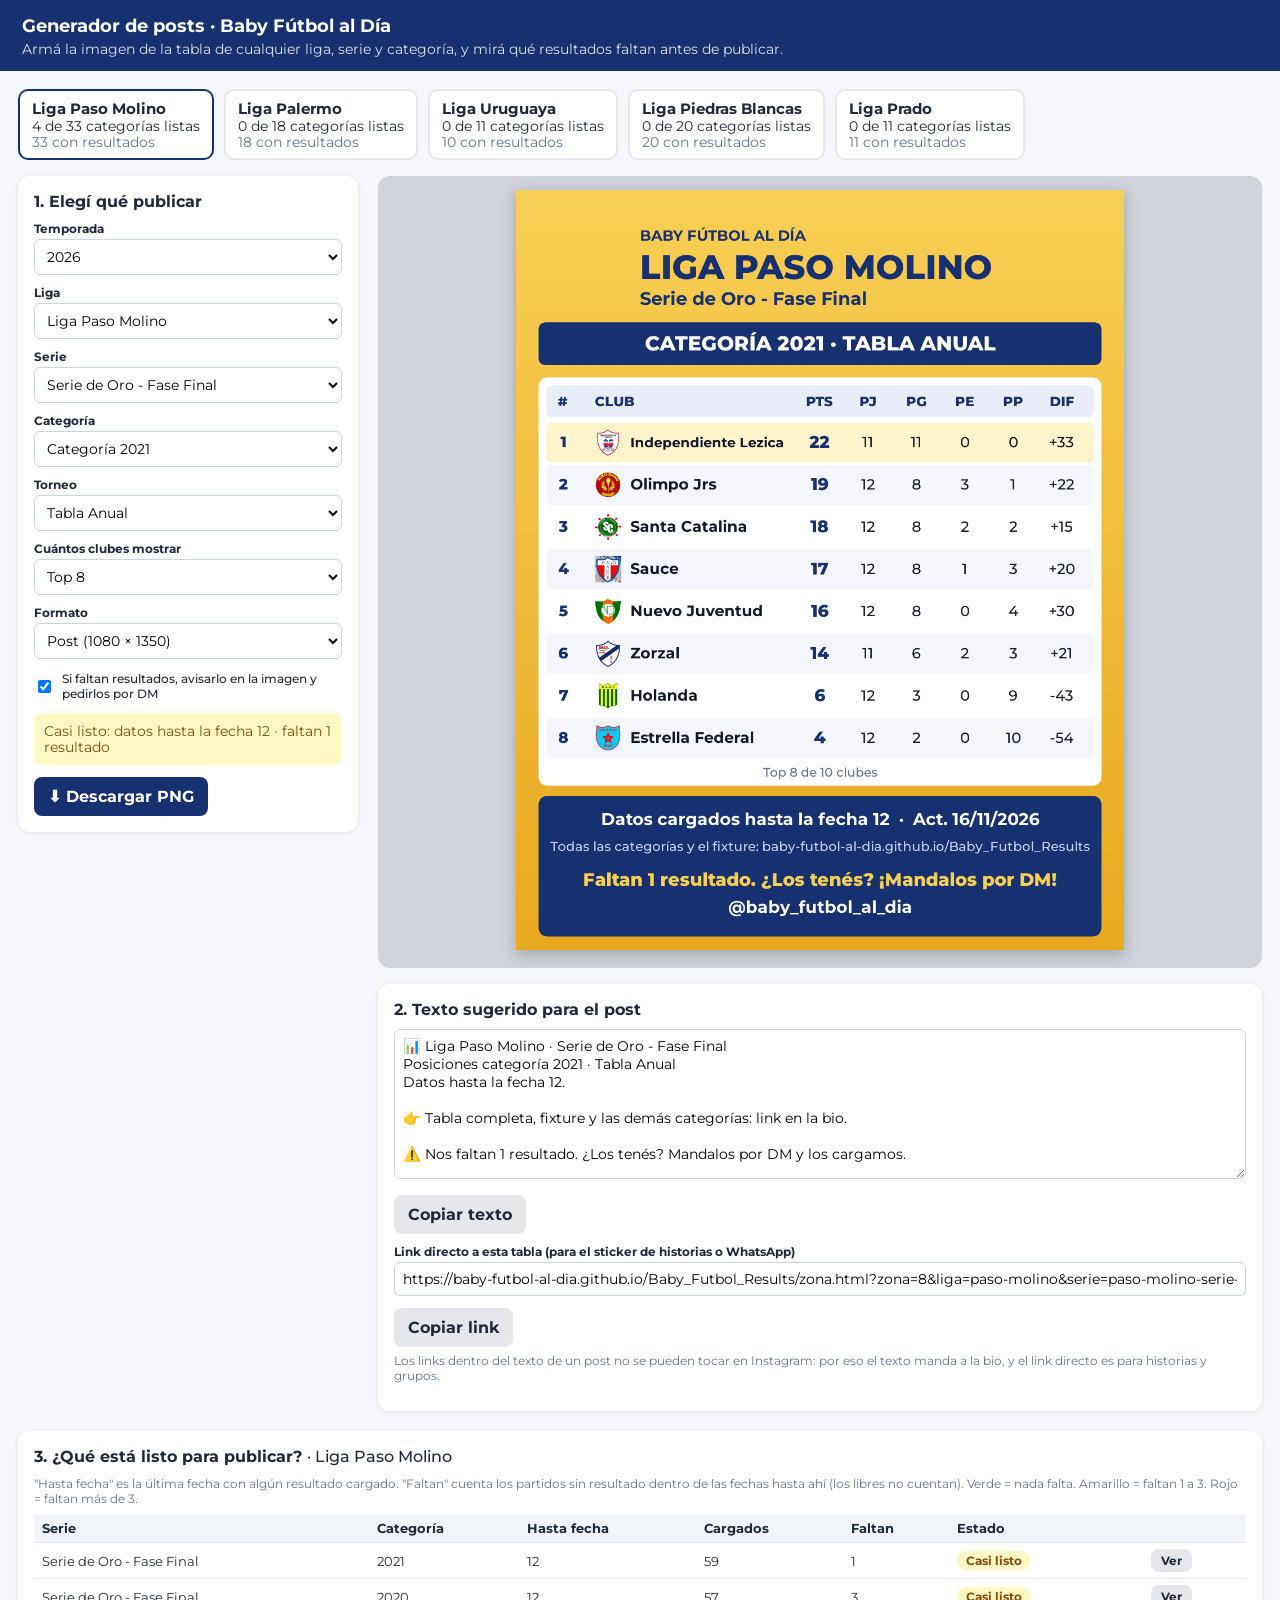
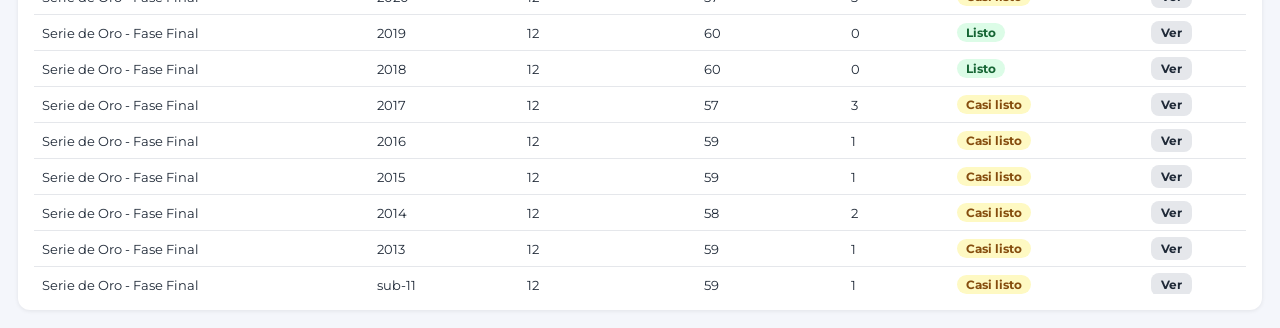
==== generador.html @ 185a8716 "pequeñas actualñizaciones liga palermo" ====
<!doctype html>
<html lang="es">
<head>
<meta charset="UTF-8" />
<meta name="viewport" content="width=device-width, initial-scale=1.0" />
<meta name="robots" content="noindex" />
<title>Generador de posts - Baby Fútbol al Día</title>
<link rel="preconnect" href="https://fonts.googleapis.com">
<link href="https://fonts.googleapis.com/css2?family=Montserrat:wght@500;700;800&display=swap" rel="stylesheet">
<style>
  :root { --navy:#17306f; --gold:#f8cf55; --bg:#f4f6fb; --ink:#1f2937; }
  * { box-sizing: border-box; }
  body { margin:0; font-family: Montserrat, Arial, sans-serif; background:var(--bg); color:var(--ink); }
  header { background:var(--navy); color:#fff; padding:14px 22px; }
  header h1 { margin:0; font-size:1.15rem; }
  header p { margin:4px 0 0; font-size:.85rem; opacity:.85; }
  main { max-width:1280px; margin:0 auto; padding:18px; }
  .aviso-file { background:#fee2e2; border:1px solid #fca5a5; color:#991b1b; padding:10px 14px; border-radius:8px; margin-bottom:14px; display:none; }
  .resumen { display:flex; flex-wrap:wrap; gap:10px; margin-bottom:16px; }
  .chip { background:#fff; border:2px solid #e5e7eb; border-radius:10px; padding:8px 12px; cursor:pointer; font-size:.85rem; }
  .chip.sel { border-color:var(--navy); }
  .chip b { display:block; font-size:.95rem; }
  .grid { display:grid; grid-template-columns: 340px 1fr; gap:20px; align-items:start; }
  @media (max-width: 900px) { .grid { grid-template-columns: 1fr; } }
  .panel { background:#fff; border-radius:12px; padding:16px; box-shadow:0 1px 4px rgba(0,0,0,.08); }
  .panel h2 { margin:0 0 10px; font-size:1rem; }
  label { display:block; font-size:.78rem; font-weight:700; margin:10px 0 3px; }
  select, textarea, input[type=text] { width:100%; padding:7px 8px; font:inherit; font-size:.9rem; border:1px solid #cbd5e1; border-radius:6px; background:#fff; }
  textarea { min-height:150px; resize:vertical; }
  .fila-check { display:flex; gap:8px; align-items:center; margin-top:12px; font-size:.85rem; }
  .fila-check input { width:auto; }
  button { font:inherit; font-weight:700; border:0; border-radius:8px; padding:10px 14px; cursor:pointer; background:var(--navy); color:#fff; }
  button.sec { background:#e5e7eb; color:var(--ink); }
  .botones { display:flex; gap:8px; margin-top:12px; flex-wrap:wrap; }
  #estado-actual { margin-top:12px; padding:10px; border-radius:8px; font-size:.85rem; }
  .verde { background:#dcfce7; color:#166534; } .amarillo { background:#fef9c3; color:#854d0e; }
  .rojo { background:#fee2e2; color:#991b1b; } .gris { background:#e5e7eb; color:#374151; }
  .vista { display:flex; flex-direction:column; gap:16px; }
  #canvas-wrap { background:#d1d5db; padding:14px; border-radius:12px; text-align:center; }
  canvas { max-width:100%; max-height:760px; width:auto; height:auto; box-shadow:0 4px 14px rgba(0,0,0,.25); background:#fff; }
  table.estado { width:100%; border-collapse:collapse; font-size:.82rem; }
  table.estado th, table.estado td { padding:6px 8px; border-bottom:1px solid #e5e7eb; text-align:left; }
  table.estado th { background:#f1f5f9; position:sticky; top:0; }
  .tabla-scroll { max-height:380px; overflow:auto; }
  .pill { display:inline-block; padding:2px 9px; border-radius:999px; font-weight:700; font-size:.75rem; }
  .ver { padding:4px 10px; font-size:.75rem; }
  .mini { font-size:.78rem; color:#64748b; margin-top:6px; }
</style>
</head>
<body>
<header>
  <h1>Generador de posts · Baby Fútbol al Día</h1>
  <p>Armá la imagen de la tabla de cualquier liga, serie y categoría, y mirá qué resultados faltan antes de publicar.</p>
</header>
<main>
  <div id="aviso-file" class="aviso-file">
    Abriste el archivo directo (file://). Para poder descargar la imagen tenés que abrir esta página con el servidor
    (Live Server): <b>http://127.0.0.1:5501/generador.html</b>
  </div>

  <div id="resumen" class="resumen"></div>

  <div class="grid">
    <div class="panel">
      <h2>1. Elegí qué publicar</h2>
      <label for="s-temporada">Temporada</label><select id="s-temporada"></select>
      <label for="s-liga">Liga</label><select id="s-liga"></select>
      <label for="s-serie">Serie</label><select id="s-serie"></select>
      <label for="s-cat">Categoría</label><select id="s-cat"></select>
      <div id="bloque-torneo">
        <label for="s-torneo">Torneo</label>
        <select id="s-torneo">
          <option value="anual">Tabla Anual</option>
          <option value="apertura">Apertura</option>
          <option value="clausura">Clausura</option>
        </select>
      </div>
      <label for="s-filas">Cuántos clubes mostrar</label>
      <select id="s-filas">
        <option value="5">Top 5</option>
        <option value="6">Top 6</option>
        <option value="8" selected>Top 8</option>
        <option value="10">Top 10</option>
        <option value="0">Todos</option>
      </select>
      <label for="s-formato">Formato</label>
      <select id="s-formato">
        <option value="1350">Post (1080 × 1350)</option>
        <option value="1920">Historia (1080 × 1920)</option>
      </select>
      <div class="fila-check"><input type="checkbox" id="c-aviso" checked><label for="c-aviso" style="margin:0;font-weight:500">Si faltan resultados, avisarlo en la imagen y pedirlos por DM</label></div>
      <div id="estado-actual" class="gris">—</div>
      <div class="botones">
        <button id="b-descargar">⬇ Descargar PNG</button>
      </div>
    </div>

    <div class="vista">
      <div id="canvas-wrap"><canvas id="lienzo" width="1080" height="1350"></canvas></div>

      <div class="panel">
        <h2>2. Texto sugerido para el post</h2>
        <textarea id="caption"></textarea>
        <div class="botones"><button class="sec" id="b-copiar">Copiar texto</button></div>
        <label for="deeplink">Link directo a esta tabla (para el sticker de historias o WhatsApp)</label>
        <input type="text" id="deeplink" readonly>
        <div class="botones"><button class="sec" id="b-copiar-link">Copiar link</button></div>
        <p class="mini">Los links dentro del texto de un post no se pueden tocar en Instagram: por eso el texto manda a la bio, y el link directo es para historias y grupos.</p>
      </div>
    </div>
  </div>

  <div class="panel" style="margin-top:20px">
    <h2>3. ¿Qué está listo para publicar? <span id="titulo-liga-estado" style="font-weight:500"></span></h2>
    <p class="mini" style="margin:0 0 8px">"Hasta fecha" es la última fecha con algún resultado cargado. "Faltan" cuenta los partidos sin resultado dentro de las fechas hasta ahí (los libres no cuentan).
      Verde = nada falta. Amarillo = faltan 1 a 3. Rojo = faltan más de 3.</p>
    <div class="tabla-scroll">
      <table class="estado" id="tabla-estado">
        <thead><tr><th>Serie</th><th>Categoría</th><th>Hasta fecha</th><th>Cargados</th><th>Faltan</th><th>Estado</th><th></th></tr></thead>
        <tbody></tbody>
      </table>
    </div>
  </div>
</main>

<script src="zonas.js"></script>
<script>
(function () {
  "use strict";

  // ============ Configuración ============
  var BASE_WEB = "https://baby-futbol-al-dia.github.io/Baby_Futbol_Results/zona.html";
  var WEB_CORTA = "baby-futbol-al-dia.github.io/Baby_Futbol_Results";
  var CUENTA_IG = "@baby_futbol_al_dia";
  var NAVY = "#17306f", GOLD1 = "#f8cf55", GOLD2 = "#e9a920";

  if (location.protocol === "file:") document.getElementById("aviso-file").style.display = "block";

  var params = new URLSearchParams(location.search);
  var idZona = parseInt(params.get("zona"), 10) || 8;
  var zona = (window.ZONAS || []).find(function (x) { return x.id === idZona && x.estado === "activa"; });
  var $ = function (id) { return document.getElementById(id); };
  if (!zona) { document.querySelector("main").innerHTML = "<p>Zona no disponible.</p>"; return; }

  // ============ Temporada ============
  var actual = window.TEMPORADA_ACTUAL || new Date().getFullYear();
  var disponibles = (zona.temporadas && zona.temporadas.length ? zona.temporadas.slice() : [actual]).sort(function (a, b) { return b - a; });
  var pedida = parseInt(params.get("temporada"), 10);
  var temporada = disponibles.indexOf(pedida) !== -1 ? pedida : (disponibles.indexOf(actual) !== -1 ? actual : disponibles[0]);
  $("s-temporada").innerHTML = disponibles.map(function (t) {
    return '<option value="' + t + '"' + (t === temporada ? " selected" : "") + ">" + t + "</option>";
  }).join("");
  $("s-temporada").addEventListener("change", function () {
    var p = new URLSearchParams();
    p.set("zona", idZona); p.set("temporada", $("s-temporada").value);
    location.search = p.toString();
  });

  // ============ Carga de datos (igual que zona.html) ============
  function cargar(src) {
    return new Promise(function (ok, fallo) {
      var s = document.createElement("script");
      s.src = src; s.async = false; s.onload = ok; s.onerror = function () { fallo(src); };
      document.body.appendChild(s);
    });
  }
  var rutaDatos = zona.datos.replace("{temporada}", temporada);
  var rutaEscudos = zona.escudos.replace("{temporada}", temporada);
  var DB, ESC = {};

  cargar(rutaDatos).then(function () {
    DB = (0, eval)(zona.variable);
    DB.ligas = (DB.ligas || []).filter(function (l) { return l && l.id; });
    return cargar(rutaEscudos);
  }).then(function () {
    ESC = (window.ZONA_EXTRAS && window.ZONA_EXTRAS.escudosClubes) || {};
    iniciar();
  }).catch(function (src) {
    document.querySelector("main").innerHTML = "<p>No se pudo cargar " + src + ". Abrí esta página desde Live Server.</p>";
  });

  // ============ Lógica de tabla (copia fiel de app.js: mantener igual) ============
  function limiteApertura(serie) {
    var n = serie.clubes.length; return n % 2 === 0 ? n - 1 : n;
  }
  function calcularTabla(serie, idCat, puntosPG, torneo) {
    puntosPG = puntosPG || 2; torneo = torneo || "anual";
    var tabla = {};
    serie.clubes.forEach(function (c) { tabla[c] = { nombre: c, pj: 0, pg: 0, pe: 0, pp: 0, gf: 0, gc: 0, dg: 0, pts: 0, ptsInf: 0 }; });
    var lim = limiteApertura(serie);
    var cats = idCat === "general" ? (serie.categorias || []) : (serie.categorias || []).filter(function (c) { return c.id === idCat; });
    cats.forEach(function (cat) {
      (cat.fechas || []).filter(function (f) {
        if (torneo === "apertura") return f.num <= lim;
        if (torneo === "clausura") return f.num > lim;
        return true;
      }).forEach(function (f) {
        f.partidos.forEach(function (p) {
          var l = tabla[p.local], v = tabla[p.visitante];
          if (l && v && p.gl !== null && p.gv !== null && p.gl !== undefined && p.gv !== undefined) {
            l.pj++; v.pj++; l.gf += p.gl; l.gc += p.gv; v.gf += p.gv; v.gc += p.gl;
            if (p.gl > p.gv) { l.pg++; l.pts += puntosPG; v.pp++; }
            else if (p.gl < p.gv) { v.pg++; v.pts += puntosPG; l.pp++; }
            else { l.pe++; l.pts += 1; v.pe++; v.pts += 1; }
            l.dg = l.gf - l.gc; v.dg = v.gf - v.gc;
          }
        });
      });
    });
    cats.forEach(function (cat) {
      var ds = [];
      if (torneo === "apertura" && cat.sancionesApertura) ds.push(cat.sancionesApertura);
      else if (torneo === "clausura" && cat.sancionesClausura) ds.push(cat.sancionesClausura);
      else if (torneo === "anual") { if (cat.sancionesApertura) ds.push(cat.sancionesApertura); if (cat.sancionesClausura) ds.push(cat.sancionesClausura); }
      ds.forEach(function (d) {
        Object.keys(d).forEach(function (club) {
          if (tabla[club]) { var pen = Math.abs(d[club]); tabla[club].pts -= pen; tabla[club].ptsInf += -pen; }
        });
      });
    });
    return Object.keys(tabla).map(function (k) { return tabla[k]; }).sort(function (a, b) {
      if (b.pts !== a.pts) return b.pts - a.pts;
      if (b.dg !== a.dg) return b.dg - a.dg;
      return b.gf - a.gf;
    });
  }

  // ============ Completitud de datos ============
  function partidoValido(p) { return p && p.local && p.visitante && p.local !== "Fecha Libre" && p.visitante !== "Fecha Libre"; }
  function tieneRes(p) { return p.gl !== null && p.gl !== undefined && p.gv !== null && p.gv !== undefined; }
  function efTorneo(serie, torneo) { return serie.torneoUnico ? "anual" : torneo; }
  function fechasDe(serie, cat, torneo) {
    var lim = limiteApertura(serie), t = efTorneo(serie, torneo);
    return (cat.fechas || []).filter(function (f) {
      if (t === "apertura") return f.num <= lim;
      if (t === "clausura") return f.num > lim;
      return true;
    });
  }
  function estadoCat(serie, cat, torneo) {
    var fechas = fechasDe(serie, cat, torneo), ultima = 0;
    fechas.forEach(function (f) { if ((f.partidos || []).some(function (p) { return partidoValido(p) && tieneRes(p); })) ultima = Math.max(ultima, f.num); });
    var cargados = 0, faltan = 0;
    fechas.forEach(function (f) {
      if (f.num > ultima) return;
      (f.partidos || []).forEach(function (p) { if (!partidoValido(p)) return; if (tieneRes(p)) cargados++; else faltan++; });
    });
    return { ultima: ultima, cargados: cargados, faltan: faltan };
  }
  function estadoGeneral(serie, torneo) {
    var r = { ultima: 0, cargados: 0, faltan: 0 };
    (serie.categorias || []).forEach(function (c) {
      var e = estadoCat(serie, c, torneo); r.ultima = Math.max(r.ultima, e.ultima); r.cargados += e.cargados; r.faltan += e.faltan;
    });
    return r;
  }
  function estadoDe(serie, idCat, torneo) {
    if (idCat === "general") return estadoGeneral(serie, torneo);
    var c = (serie.categorias || []).find(function (x) { return x.id === idCat; });
    return c ? estadoCat(serie, c, torneo) : { ultima: 0, cargados: 0, faltan: 0 };
  }
  function semaforo(e) {
    if (e.cargados === 0) return { cls: "gris", txt: "Sin resultados" };
    if (e.faltan === 0) return { cls: "verde", txt: "Listo" };
    if (e.faltan <= 3) return { cls: "amarillo", txt: "Casi listo" };
    return { cls: "rojo", txt: "Con huecos" };
  }

  // ============ Imágenes ============
  var cacheImg = {};
  function img(src) {
    if (!src) return Promise.resolve(null);
    if (cacheImg[src]) return cacheImg[src];
    cacheImg[src] = new Promise(function (ok) {
      var i = new Image(); i.onload = function () { ok(i); }; i.onerror = function () { ok(null); }; i.src = src;
    });
    return cacheImg[src];
  }

  // ============ Estado de la interfaz ============
  var selLiga, selSerie, selCat, selTorneo;
  function ligaActual() { return DB.ligas.find(function (l) { return l.id === selLiga.value; }); }
  function serieActual() { var l = ligaActual(); return l && l.series ? l.series.find(function (s) { return s && s.id === selSerie.value; }) : null; }

  function iniciar() {
    selLiga = $("s-liga"); selSerie = $("s-serie"); selCat = $("s-cat"); selTorneo = $("s-torneo");
    selLiga.innerHTML = DB.ligas.map(function (l) { return '<option value="' + l.id + '">' + l.nombre + "</option>"; }).join("");
    var pl = params.get("liga");
    if (pl && DB.ligas.some(function (l) { return l.id === pl; })) selLiga.value = pl;

    selLiga.addEventListener("change", function () { llenarSeries(); });
    selSerie.addEventListener("change", function () { llenarCats(); });
    [selCat, selTorneo, $("s-filas"), $("s-formato"), $("c-aviso")].forEach(function (el) { el.addEventListener("change", dibujar); });
    $("b-descargar").addEventListener("click", descargar);
    $("b-copiar").addEventListener("click", function () { copiar($("caption")); });
    $("b-copiar-link").addEventListener("click", function () { copiar($("deeplink")); });

    armarResumen();
    llenarSeries(params.get("serie"), params.get("categoria"));
  }

  function llenarSeries(preSerie, preCat) {
    var l = ligaActual();
    var series = (l && l.series ? l.series : []).filter(function (s) { return s && s.id; });
    selSerie.innerHTML = series.map(function (s) { return '<option value="' + s.id + '">' + s.nombre + "</option>"; }).join("");
    if (preSerie && series.some(function (s) { return s.id === preSerie; })) selSerie.value = preSerie;
    llenarCats(preCat);
    armarEstado();
    marcarResumen();
  }
  function llenarCats(preCat) {
    var s = serieActual();
    var opts = '<option value="general">Tabla General (Acumulado)</option>';
    if (s && s.categorias) opts += s.categorias.map(function (c) { return '<option value="' + c.id + '">Categoría ' + c.id + "</option>"; }).join("");
    selCat.innerHTML = opts;
    if (preCat && selCat.querySelector('option[value="' + preCat + '"]')) selCat.value = preCat;
    else if (s && s.categorias && s.categorias.length) selCat.value = s.categorias[0].id; // por defecto la primera categoría
    $("bloque-torneo").style.display = s && s.torneoUnico ? "none" : "";
    dibujar();
  }

  // ============ Tablero (resumen por liga + tabla de estado) ============
  function armarResumen() {
    $("resumen").innerHTML = DB.ligas.map(function (l) {
      var tot = 0, listas = 0, conDatos = 0;
      (l.series || []).forEach(function (s) {
        if (!s || !s.categorias) return;
        s.categorias.forEach(function (c) {
          tot++; var e = estadoCat(s, c, "anual");
          if (e.cargados > 0) conDatos++;
          if (e.cargados > 0 && e.faltan === 0) listas++;
        });
      });
      return '<div class="chip" data-liga="' + l.id + '"><b>' + l.nombre + "</b>" + listas + " de " + tot + " categorías listas<br><span style='color:#64748b'>" + conDatos + " con resultados</span></div>";
    }).join("");
    Array.prototype.forEach.call($("resumen").children, function (el) {
      el.addEventListener("click", function () { selLiga.value = el.getAttribute("data-liga"); llenarSeries(); });
    });
  }
  function marcarResumen() {
    Array.prototype.forEach.call($("resumen").children, function (el) {
      el.classList.toggle("sel", el.getAttribute("data-liga") === selLiga.value);
    });
  }
  function armarEstado() {
    var l = ligaActual(), tb = $("tabla-estado").querySelector("tbody"), html = "";
    $("titulo-liga-estado").textContent = l ? "· " + l.nombre : "";
    (l && l.series ? l.series : []).forEach(function (s) {
      if (!s || !s.categorias) return;
      s.categorias.forEach(function (c) {
        var e = estadoCat(s, c, selTorneo.value), sf = semaforo(e);
        html += "<tr><td>" + s.nombre + "</td><td>" + c.id + "</td><td>" + (e.ultima || "—") + "</td><td>" + e.cargados + "</td><td>" + e.faltan + "</td>" +
          '<td><span class="pill ' + sf.cls + '">' + sf.txt + "</span></td>" +
          '<td><button class="ver sec" data-s="' + s.id + '" data-c="' + c.id + '">Ver</button></td></tr>';
      });
    });
    tb.innerHTML = html || '<tr><td colspan="7">Esta liga no tiene categorías cargadas.</td></tr>';
    Array.prototype.forEach.call(tb.querySelectorAll("button.ver"), function (b) {
      b.addEventListener("click", function () {
        selSerie.value = b.getAttribute("data-s"); llenarCats(b.getAttribute("data-c"));
        window.scrollTo({ top: 0, behavior: "smooth" });
      });
    });
  }

  // ============ Dibujo ============
  function rr(ctx, x, y, w, h, r) {
    ctx.beginPath(); ctx.moveTo(x + r, y); ctx.lineTo(x + w - r, y); ctx.quadraticCurveTo(x + w, y, x + w, y + r);
    ctx.lineTo(x + w, y + h - r); ctx.quadraticCurveTo(x + w, y + h, x + w - r, y + h);
    ctx.lineTo(x + r, y + h); ctx.quadraticCurveTo(x, y + h, x, y + h - r);
    ctx.lineTo(x, y + r); ctx.quadraticCurveTo(x, y, x + r, y); ctx.closePath();
  }
  function fuente(ctx, peso, px) { ctx.font = peso + " " + px + "px Montserrat, Arial, sans-serif"; }
  function ajustar(ctx, texto, maxW, peso, px, minPx) {
    var s = px; fuente(ctx, peso, s);
    while (ctx.measureText(texto).width > maxW && s > minPx) { s -= 1; fuente(ctx, peso, s); }
    return s;
  }
  function encajar(ctx, im, x, y, w, h) {
    var r = Math.min(w / im.width, h / im.height), dw = im.width * r, dh = im.height * r;
    ctx.drawImage(im, x + (w - dw) / 2, y + (h - dh) / 2, dw, dh);
  }

  var dibujoId = 0;
  function dibujar() {
    var miId = ++dibujoId;
    var l = ligaActual(), s = serieActual();
    if (!l || !s) return;
    armarEstado();
    var idCat = selCat.value, torneo = efTorneo(s, selTorneo.value);
    var filasSel = parseInt($("s-filas").value, 10);
    var H = parseInt($("s-formato").value, 10), W = 1080;
    var tabla = calcularTabla(s, idCat, l.puntosPG, torneo);
    var st = estadoDe(s, idCat, torneo), sf = semaforo(st);
    var hayQuita = tabla.some(function (r) { return r.ptsInf < 0; });

    // estado + textos
    var e = $("estado-actual");
    e.className = sf.cls;
    e.textContent = st.cargados === 0
      ? "Sin resultados cargados todavía en esta categoría. No conviene publicarla."
      : sf.txt + ": datos hasta la fecha " + st.ultima + (st.faltan ? " · faltan " + st.faltan + " resultado" + (st.faltan === 1 ? "" : "s") : " · no falta ninguno");

    var mostrar = filasSel > 0 ? tabla.slice(0, filasSel) : tabla;
    var nombreCat = idCat === "general" ? "TABLA GENERAL" : "CATEGORÍA " + idCat;
    var nombreTorneo = s.torneoUnico ? "" : (torneo === "apertura" ? " · APERTURA" : torneo === "clausura" ? " · CLAUSURA" : " · TABLA ANUAL");
    var bandaTxt = nombreCat + nombreTorneo + (temporada !== actual ? " · " + temporada : "");

    // Cargar imágenes antes de dibujar
    var promesas = [img("perfil_babyfutbol.jpg")].concat(mostrar.map(function (r) { return img(ESC[r.nombre]); }));
    var fontsListas = (document.fonts && document.fonts.load) ? Promise.all([document.fonts.load("800 40px Montserrat"), document.fonts.load("700 40px Montserrat"), document.fonts.load("500 40px Montserrat")]).catch(function () {}) : Promise.resolve();

    Promise.all([fontsListas].concat(promesas)).then(function (res) {
      if (miId !== dibujoId) return; // llegó una selección más nueva
      var logo = res[1], escudos = res.slice(2);
      var cv = $("lienzo"); cv.width = W; cv.height = H;
      var ctx = cv.getContext("2d");

      // Fondo
      var g = ctx.createLinearGradient(0, 0, 0, H); g.addColorStop(0, GOLD1); g.addColorStop(1, GOLD2);
      ctx.fillStyle = g; ctx.fillRect(0, 0, W, H);

      // Cabecera
      if (logo) {
        ctx.save(); ctx.beginPath(); ctx.arc(120, 125, 70, 0, Math.PI * 2); ctx.closePath(); ctx.clip();
        ctx.fillStyle = "#fff"; ctx.fillRect(50, 55, 140, 140); encajar(ctx, logo, 50, 55, 140, 140); ctx.restore();
        ctx.lineWidth = 5; ctx.strokeStyle = NAVY; ctx.beginPath(); ctx.arc(120, 125, 70, 0, Math.PI * 2); ctx.stroke();
      }
      ctx.fillStyle = NAVY; ctx.textAlign = "left"; ctx.textBaseline = "alphabetic";
      fuente(ctx, 700, 26); ctx.fillText("BABY FÚTBOL AL DÍA", 220, 90);
      var tp = ajustar(ctx, l.nombre.toUpperCase(), 820, 800, 60, 34); ctx.fillText(l.nombre.toUpperCase(), 220, 90 + 8 + tp);
      var ty = 90 + 8 + tp + 14;
      var ts = ajustar(ctx, s.nombre, 820, 700, 32, 20); ctx.fillText(s.nombre, 220, ty + ts);

      // Banda de categoría
      var by = 235;
      ctx.fillStyle = NAVY; rr(ctx, 40, by, W - 80, 76, 14); ctx.fill();
      ctx.fillStyle = "#fff"; ctx.textAlign = "center";
      ajustar(ctx, bandaTxt, W - 140, 800, 36, 22); ctx.fillText(bandaTxt, W / 2, by + 50);

      // Tarjeta de tabla
      var footH = 250, cardY = by + 76 + 22, cardH = H - footH - 24 - cardY - 18, cardX = 40, cardW = W - 80;
      ctx.fillStyle = "#fff"; rr(ctx, cardX, cardY, cardW, cardH, 18); ctx.fill();

      // Encabezado de columnas
      var hy = cardY + 14, hh = 56;
      ctx.fillStyle = "#e8edf8"; rr(ctx, cardX + 14, hy, cardW - 28, hh, 10); ctx.fill();
      var cols = ["PTS", "PJ", "PG", "PE", "PP", "DIF"], cw = 86, xDer = cardX + cardW - 28;
      var xCols = cols.map(function (c, i) { return xDer - cw * (cols.length - i) + cw / 2; });
      ctx.fillStyle = NAVY; fuente(ctx, 800, 24); ctx.textAlign = "center";
      cols.forEach(function (c, i) { ctx.fillText(c, xCols[i], hy + 37); });
      ctx.textAlign = "left"; ctx.fillText("#", cardX + 34, hy + 37); ctx.fillText("CLUB", cardX + 100, hy + 37);

      // Filas
      var notaH = 44, ry = hy + hh + 8, disp = cardY + cardH - notaH - ry;
      var rowH = Math.min(100, Math.floor(disp / Math.max(mostrar.length, 1)));
      var tam = Math.round(rowH * 0.62);
      var xNombre = cardX + 100 + tam + 16, maxNombre = xCols[0] - cw / 2 - 14 - xNombre;
      mostrar.forEach(function (r, i) {
        var y = ry + i * rowH;
        if (i === 0) { ctx.fillStyle = "#fff4cc"; rr(ctx, cardX + 14, y + 2, cardW - 28, rowH - 4, 10); ctx.fill(); }
        else if (i % 2 === 1) { ctx.fillStyle = "#f4f6fb"; rr(ctx, cardX + 14, y + 2, cardW - 28, rowH - 4, 10); ctx.fill(); }
        var cy = y + rowH / 2;
        ctx.textBaseline = "middle"; ctx.textAlign = "center"; ctx.fillStyle = NAVY;
        fuente(ctx, 800, Math.round(rowH * 0.36)); ctx.fillText(String(i + 1), cardX + 44, cy + 1);
        var im = escudos[i];
        if (im) encajar(ctx, im, cardX + 100, cy - tam / 2, tam, tam);
        else { ctx.fillStyle = "#cbd5e1"; ctx.beginPath(); ctx.arc(cardX + 100 + tam / 2, cy, tam / 2.4, 0, Math.PI * 2); ctx.fill(); }
        ctx.textAlign = "left"; ctx.fillStyle = "#111827";
        var nombre = r.nombre + (r.ptsInf < 0 ? " *" : "");
        ajustar(ctx, nombre, maxNombre, 700, Math.round(rowH * 0.36), 16); ctx.fillText(nombre, xNombre, cy + 1);
        var vals = [r.pts, r.pj, r.pg, r.pe, r.pp, (r.dg > 0 ? "+" : "") + r.dg];
        ctx.textAlign = "center";
        vals.forEach(function (v, k) {
          ctx.fillStyle = k === 0 ? NAVY : "#111827";
          fuente(ctx, k === 0 ? 800 : 500, Math.round(rowH * (k === 0 ? 0.40 : 0.34))); ctx.fillText(String(v), xCols[k], cy + 1);
        });
      });

      // Nota bajo la tabla
      var notas = [];
      if (filasSel > 0 && tabla.length > mostrar.length) notas.push("Top " + mostrar.length + " de " + tabla.length + " clubes");
      if (hayQuita) notas.push("* incluye quita de puntos");
      ctx.textBaseline = "alphabetic"; ctx.textAlign = "center"; ctx.fillStyle = "#64748b"; fuente(ctx, 500, 22);
      ctx.fillText(notas.join("  ·  "), W / 2, cardY + cardH - 16);

      // Pie
      var fy = H - footH - 24;
      ctx.fillStyle = NAVY; rr(ctx, 40, fy, W - 80, footH, 18); ctx.fill();
      ctx.fillStyle = "#fff"; ctx.textAlign = "center";
      var act = l.ultimaActualizacion ? "  ·  Act. " + l.ultimaActualizacion : "";
      var linea1 = st.ultima ? "Datos cargados hasta la fecha " + st.ultima + act : "Sin resultados cargados" + act;
      ajustar(ctx, linea1, W - 140, 700, 30, 18); ctx.fillText(linea1, W / 2, fy + 52);
      ctx.fillStyle = "#cbd5f5"; var lin2 = "Todas las categorías y el fixture: " + WEB_CORTA;
      ajustar(ctx, lin2, W - 120, 500, 25, 15); ctx.fillText(lin2, W / 2, fy + 98);
      ctx.fillStyle = GOLD1;
      var cta = ($("c-aviso").checked && st.faltan > 0)
        ? "Faltan " + st.faltan + " resultado" + (st.faltan === 1 ? "" : "s") + ". ¿Los tenés? ¡Mandalos por DM!"
        : "¿Tenés un resultado o ves un error? ¡Mandanos un DM!";
      ajustar(ctx, cta, W - 120, 800, 32, 18); ctx.fillText(cta, W / 2, fy + 160);
      ctx.fillStyle = "#fff"; ajustar(ctx, CUENTA_IG, W - 120, 700, 30, 18); ctx.fillText(CUENTA_IG, W / 2, fy + 208);

      armarTextos(l, s, idCat, torneo, st);
    });
  }

  function armarTextos(l, s, idCat, torneo, st) {
    var catTxt = idCat === "general" ? "tabla general" : "categoría " + idCat;
    var torneoTxt = s.torneoUnico ? "" : (torneo === "apertura" ? " · Apertura" : torneo === "clausura" ? " · Clausura" : " · Tabla Anual");
    var txt = "📊 " + l.nombre + " · " + s.nombre + "\n" +
      "Posiciones " + catTxt + torneoTxt + (temporada !== actual ? " (temporada " + temporada + ")" : "") + "\n" +
      (st.ultima ? "Datos hasta la fecha " + st.ultima + ".\n" : "") + "\n" +
      "👉 Tabla completa, fixture y las demás categorías: link en la bio.\n";
    if ($("c-aviso").checked && st.faltan > 0) txt += "\n⚠️ Nos faltan " + st.faltan + " resultado" + (st.faltan === 1 ? "" : "s") + ". ¿Los tenés? Mandalos por DM y los cargamos.\n";
    else txt += "\n¿Tenés un resultado o ves un error? Escribinos por DM.\n";
    txt += "\n#BabyFutbol #FutbolInfantil #Uruguay #ONFI";
    $("caption").value = txt;

    var p = new URLSearchParams();
    p.set("zona", idZona); p.set("liga", l.id); p.set("serie", s.id); if (idCat !== "general") p.set("categoria", idCat);
    if (!s.torneoUnico && torneo !== "anual") p.set("torneo", torneo);
    if (temporada !== actual) p.set("temporada", temporada);
    $("deeplink").value = BASE_WEB + "?" + p.toString();
  }

  function copiar(el) {
    el.select();
    try { document.execCommand("copy"); } catch (e) {}
    if (navigator.clipboard) navigator.clipboard.writeText(el.value).catch(function () {});
  }
  function slug(t) { return String(t).normalize("NFD").replace(/[\u0300-\u036f]/g, "").toLowerCase().replace(/[^a-z0-9]+/g, "-").replace(/^-|-$/g, ""); }
  function descargar() {
    var l = ligaActual(), s = serieActual(); if (!l || !s) return;
    var st = estadoDe(s, selCat.value, efTorneo(s, selTorneo.value));
    if (st.cargados === 0) {
      if (!confirm("Esta categoría no tiene resultados cargados: la tabla sale en cero.\n¿Descargar igual?")) return;
    } else if (st.faltan > 3) {
      if (!confirm("Ojo: faltan " + st.faltan + " resultados en esta categoría, así que la tabla puede no reflejar la realidad.\n¿Descargar igual?")) return;
    }
    var nombre = [slug(l.id), slug(s.id), slug(selCat.value), "f" + st.ultima, temporada].join("_") + ".png";
    try {
      $("lienzo").toBlob(function (blob) {
        if (!blob) { alert("No se pudo generar la imagen. Abrí la página desde Live Server."); return; }
        var a = document.createElement("a"); a.href = URL.createObjectURL(blob); a.download = nombre; a.click();
        setTimeout(function () { URL.revokeObjectURL(a.href); }, 2000);
      }, "image/png");
    } catch (e) { alert("No se pudo generar la imagen. Abrí la página desde Live Server (no como archivo)."); }
  }
})();
</script>
</body>
</html>
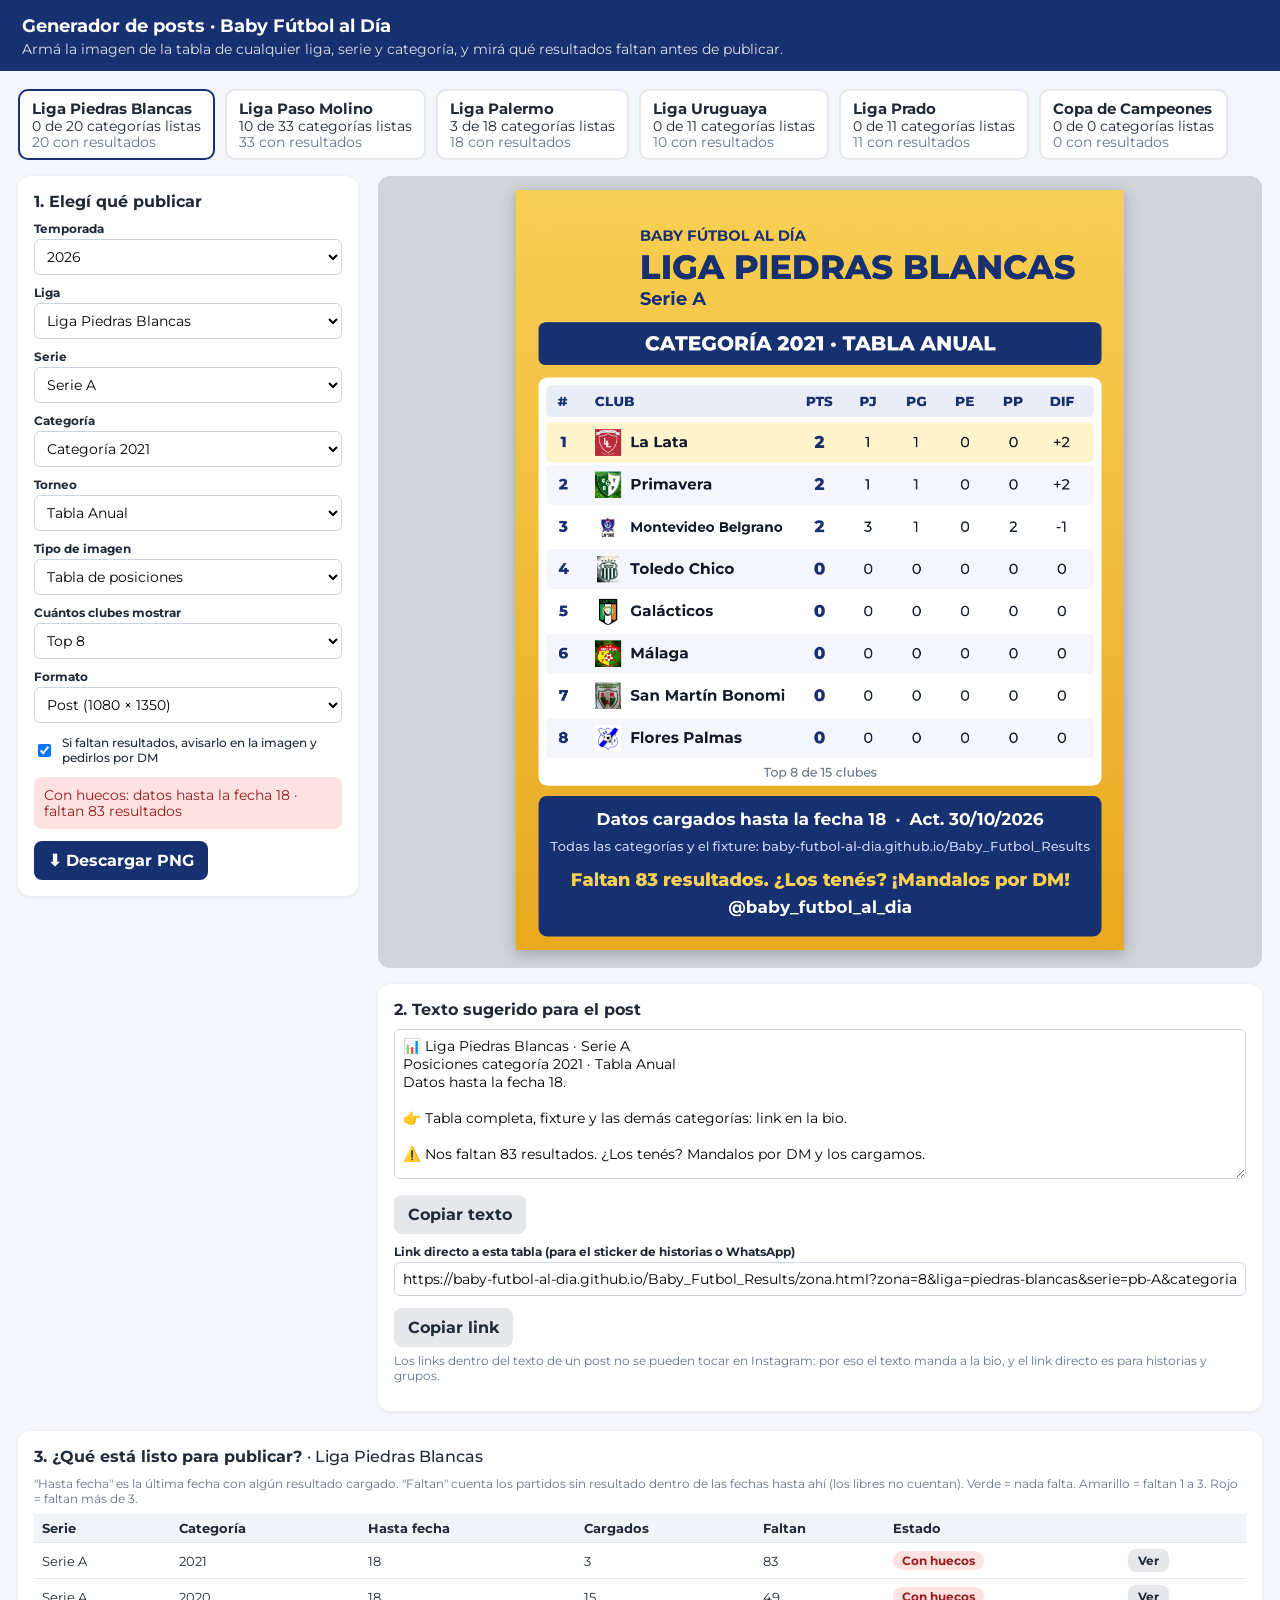
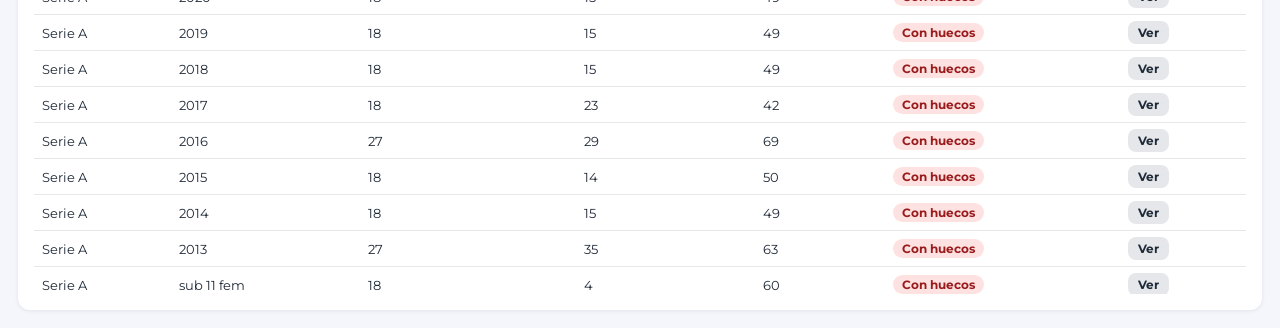
==== commit 1f02ecdc: "primeras pinceladas de copa de campeones" ====
--- a/generador.html
+++ b/generador.html
@@ -75,14 +75,25 @@
           <option value="clausura">Clausura</option>
         </select>
       </div>
-      <label for="s-filas">Cuántos clubes mostrar</label>
-      <select id="s-filas">
-        <option value="5">Top 5</option>
-        <option value="6">Top 6</option>
-        <option value="8" selected>Top 8</option>
-        <option value="10">Top 10</option>
-        <option value="0">Todos</option>
+      <label for="s-tipo">Tipo de imagen</label>
+      <select id="s-tipo">
+        <option value="tabla">Tabla de posiciones</option>
+        <option value="resultados">Resultados de la fecha</option>
       </select>
+      <div id="bloque-fecha" style="display:none">
+        <label for="s-fecha">Fecha</label>
+        <select id="s-fecha"></select>
+      </div>
+      <div id="bloque-filas">
+        <label for="s-filas">Cuántos clubes mostrar</label>
+        <select id="s-filas">
+          <option value="5">Top 5</option>
+          <option value="6">Top 6</option>
+          <option value="8" selected>Top 8</option>
+          <option value="10">Top 10</option>
+          <option value="0">Todos</option>
+        </select>
+      </div>
       <label for="s-formato">Formato</label>
       <select id="s-formato">
         <option value="1350">Post (1080 × 1350)</option>
@@ -174,6 +185,19 @@
     return cargar(rutaEscudos);
   }).then(function () {
     ESC = (window.ZONA_EXTRAS && window.ZONA_EXTRAS.escudosClubes) || {};
+    // torneos de la zona (archivo opcional): se suman a la lista de ligas
+    if (!zona.torneos) return;
+    return cargar(zona.torneos.replace("{temporada}", temporada)).then(function () {
+      var T = (0, eval)(zona.variableTorneos) || {};
+      (T.torneos_fifi || T.torneos || []).filter(function (t) {
+        return t && t.id && (t.series || []).some(function (x) { return x && x.id; });
+      }).forEach(function (t) {
+        t.esTorneo = true;
+        if (!DB.ligas.some(function (l) { return l.id === t.id; })) DB.ligas.push(t);
+      });
+      window.__etiquetaTorneos = T.etiqueta || "Torneos";
+    }).catch(function () { /* sin torneos para esta temporada */ });
+  }).then(function () {
     iniciar();
   }).catch(function (src) {
     document.querySelector("main").innerHTML = "<p>No se pudo cargar " + src + ". Abrí esta página desde Live Server.</p>";
@@ -229,6 +253,12 @@
   function partidoValido(p) { return p && p.local && p.visitante && p.local !== "Fecha Libre" && p.visitante !== "Fecha Libre"; }
   function tieneRes(p) { return p.gl !== null && p.gl !== undefined && p.gv !== null && p.gv !== undefined; }
   function efTorneo(serie, torneo) { return serie.torneoUnico ? "anual" : torneo; }
+  // Las fechas del Clausura se cuentan desde 1: con límite 9, la fecha 13 es la "Fecha 4 Clausura"
+  function esClausura(serie, num) { return !serie.torneoUnico && num > limiteApertura(serie); }
+  function numVista(serie, num) { return esClausura(serie, num) ? num - limiteApertura(serie) : num; }
+  function etiquetaFecha(serie, num) { return "fecha " + numVista(serie, num) + (esClausura(serie, num) ? " Clausura" : ""); }
+  // "fecha 25" en la tabla anual / apertura; "fecha 4 Clausura" cuando se mira el Clausura
+  function textoUltima(serie, num, torneo) { return torneo === "clausura" ? etiquetaFecha(serie, num) : "fecha " + num; }
   function fechasDe(serie, cat, torneo) {
     var lim = limiteApertura(serie), t = efTorneo(serie, torneo);
     return (cat.fechas || []).filter(function (f) {
@@ -266,6 +296,29 @@
     return { cls: "rojo", txt: "Con huecos" };
   }
 
+  // Partidos reales y libres de una fecha (igual que obtenerPartidosYLibres de app.js)
+  function partidosYLibres(serie, fechaObj) {
+    var partidos = (fechaObj && fechaObj.partidos) || [], libres = [], reales = [];
+    function add(n) { if (n && libres.indexOf(n) === -1) libres.push(n); }
+    if (fechaObj && fechaObj.libre) [].concat(fechaObj.libre).forEach(add);
+    partidos.forEach(function (p) {
+      if (p.local === "Fecha Libre") add(p.visitante);
+      else if (p.visitante === "Fecha Libre") add(p.local);
+      else if (p.local && p.visitante) reales.push(p);
+    });
+    var n = serie.clubes ? serie.clubes.length : 0;
+    if (libres.length === 0 && n % 2 === 1 && reales.length === (n - 1) / 2) {
+      var juegan = {}; reales.forEach(function (p) { juegan[p.local] = 1; juegan[p.visitante] = 1; });
+      var faltan = serie.clubes.filter(function (c) { return !juegan[c]; });
+      if (faltan.length === 1) add(faltan[0]);
+    }
+    return { reales: reales, libres: libres };
+  }
+  function conteoFecha(serie, fechaObj) {
+    var r = partidosYLibres(serie, fechaObj), cargados = r.reales.filter(tieneRes).length;
+    return { reales: r.reales, libres: r.libres, total: r.reales.length, cargados: cargados, faltan: r.reales.length - cargados };
+  }
+
   // ============ Imágenes ============
   var cacheImg = {};
   function img(src) {
@@ -284,13 +337,16 @@
 
   function iniciar() {
     selLiga = $("s-liga"); selSerie = $("s-serie"); selCat = $("s-cat"); selTorneo = $("s-torneo");
-    selLiga.innerHTML = DB.ligas.map(function (l) { return '<option value="' + l.id + '">' + l.nombre + "</option>"; }).join("");
+    var opcion = function (l) { return '<option value="' + l.id + '">' + l.nombre + "</option>"; };
+    var tornTodos = DB.ligas.filter(function (l) { return l.esTorneo; });
+    selLiga.innerHTML = DB.ligas.filter(function (l) { return !l.esTorneo; }).map(opcion).join("") +
+      (tornTodos.length ? '<optgroup label="' + (window.__etiquetaTorneos || "Torneos") + '">' + tornTodos.map(opcion).join("") + "</optgroup>" : "");
     var pl = params.get("liga");
     if (pl && DB.ligas.some(function (l) { return l.id === pl; })) selLiga.value = pl;
 
     selLiga.addEventListener("change", function () { llenarSeries(); });
     selSerie.addEventListener("change", function () { llenarCats(); });
-    [selCat, selTorneo, $("s-filas"), $("s-formato"), $("c-aviso")].forEach(function (el) { el.addEventListener("change", dibujar); });
+    [selCat, selTorneo, $("s-filas"), $("s-formato"), $("c-aviso"), $("s-tipo"), $("s-fecha")].forEach(function (el) { el.addEventListener("change", dibujar); });
     $("b-descargar").addEventListener("click", descargar);
     $("b-copiar").addEventListener("click", function () { copiar($("caption")); });
     $("b-copiar-link").addEventListener("click", function () { copiar($("deeplink")); });
@@ -302,7 +358,11 @@
   function llenarSeries(preSerie, preCat) {
     var l = ligaActual();
     var series = (l && l.series ? l.series : []).filter(function (s) { return s && s.id; });
-    selSerie.innerHTML = series.map(function (s) { return '<option value="' + s.id + '">' + s.nombre + "</option>"; }).join("");
+    selSerie.innerHTML = series.map(function (s) {
+      // en los torneos por categoría cada serie es de una sola categoría: se muestra "2020 · Serie 1"
+      var pref = l.porCategoria && s.categorias && s.categorias[0] ? s.categorias[0].id + " · " : "";
+      return '<option value="' + s.id + '">' + pref + s.nombre + "</option>";
+    }).join("");
     if (preSerie && series.some(function (s) { return s.id === preSerie; })) selSerie.value = preSerie;
     llenarCats(preCat);
     armarEstado();
@@ -349,7 +409,7 @@
       if (!s || !s.categorias) return;
       s.categorias.forEach(function (c) {
         var e = estadoCat(s, c, selTorneo.value), sf = semaforo(e);
-        html += "<tr><td>" + s.nombre + "</td><td>" + c.id + "</td><td>" + (e.ultima || "—") + "</td><td>" + e.cargados + "</td><td>" + e.faltan + "</td>" +
+        html += "<tr><td>" + s.nombre + "</td><td>" + c.id + "</td><td>" + (e.ultima ? (selTorneo.value === "clausura" && !s.torneoUnico ? numVista(s, e.ultima) : e.ultima) : "—") + "</td><td>" + e.cargados + "</td><td>" + e.faltan + "</td>" +
           '<td><span class="pill ' + sf.cls + '">' + sf.txt + "</span></td>" +
           '<td><button class="ver sec" data-s="' + s.id + '" data-c="' + c.id + '">Ver</button></td></tr>';
       });
@@ -381,12 +441,83 @@
     ctx.drawImage(im, x + (w - dw) / 2, y + (h - dh) / 2, dw, dh);
   }
 
-  var dibujoId = 0;
+  var dibujoId = 0, claveLista = "", claveSerie = "";
+
+  function fuentesListas() {
+    return (document.fonts && document.fonts.load)
+      ? Promise.all([document.fonts.load("800 40px Montserrat"), document.fonts.load("700 40px Montserrat"), document.fonts.load("500 40px Montserrat")]).catch(function () {})
+      : Promise.resolve();
+  }
+
+  // Selector de fechas (modo resultados): por defecto la última con resultados
+  function actualizarFechas(l, s, cat, torneo) {
+    var sel = $("s-fecha");
+    var kLista = [l.id, s.id, cat.id, torneo].join("|"), kSerie = [l.id, s.id, torneo].join("|");
+    if (kLista !== claveLista) {
+      var prev = sel.value;
+      var fechas = fechasDe(s, cat, torneo).slice().sort(function (a, b) { return a.num - b.num; });
+      var ult = estadoCat(s, cat, torneo).ultima;
+      sel.innerHTML = fechas.map(function (f) {
+        var c = conteoFecha(s, f);
+        return '<option value="' + f.num + '">Fecha ' + numVista(s, f.num) + (esClausura(s, f.num) ? " Clausura" : "") + " · " + c.cargados + "/" + c.total + "</option>";
+      }).join("");
+      var existe = function (v) { return sel.querySelector('option[value="' + v + '"]'); };
+      if (kSerie === claveSerie && prev && existe(prev)) sel.value = prev;
+      else if (ult && existe(ult)) sel.value = String(ult);
+      else if (fechas.length) sel.value = String(fechas[0].num);
+      claveLista = kLista; claveSerie = kSerie;
+    }
+  }
+
+  // Fondo, cabecera, banda y tarjeta blanca. Devuelve las medidas para dibujar adentro.
+  function marco(ctx, W, H, l, s, logo, bandaTxt) {
+    var g = ctx.createLinearGradient(0, 0, 0, H); g.addColorStop(0, GOLD1); g.addColorStop(1, GOLD2);
+    ctx.fillStyle = g; ctx.fillRect(0, 0, W, H);
+    if (logo) {
+      ctx.save(); ctx.beginPath(); ctx.arc(120, 125, 70, 0, Math.PI * 2); ctx.closePath(); ctx.clip();
+      ctx.fillStyle = "#fff"; ctx.fillRect(50, 55, 140, 140); encajar(ctx, logo, 50, 55, 140, 140); ctx.restore();
+      ctx.lineWidth = 5; ctx.strokeStyle = NAVY; ctx.beginPath(); ctx.arc(120, 125, 70, 0, Math.PI * 2); ctx.stroke();
+    }
+    ctx.fillStyle = NAVY; ctx.textAlign = "left"; ctx.textBaseline = "alphabetic";
+    fuente(ctx, 700, 26); ctx.fillText("BABY FÚTBOL AL DÍA", 220, 90);
+    var tp = ajustar(ctx, l.nombre.toUpperCase(), 820, 800, 60, 34); ctx.fillText(l.nombre.toUpperCase(), 220, 90 + 8 + tp);
+    var ty = 90 + 8 + tp + 14;
+    var ts = ajustar(ctx, s.nombre, 820, 700, 32, 20); ctx.fillText(s.nombre, 220, ty + ts);
+    var by = 235;
+    ctx.fillStyle = NAVY; rr(ctx, 40, by, W - 80, 76, 14); ctx.fill();
+    ctx.fillStyle = "#fff"; ctx.textAlign = "center";
+    ajustar(ctx, bandaTxt, W - 140, 800, 36, 22); ctx.fillText(bandaTxt, W / 2, by + 50);
+    var footH = 250, cardY = by + 76 + 22, cardH = H - footH - 24 - cardY - 18, cardX = 40, cardW = W - 80;
+    ctx.fillStyle = "#fff"; rr(ctx, cardX, cardY, cardW, cardH, 18); ctx.fill();
+    return { cardX: cardX, cardY: cardY, cardW: cardW, cardH: cardH, footY: H - footH - 24, footH: footH };
+  }
+  function pie(ctx, W, m, linea1, cta) {
+    var fy = m.footY;
+    ctx.fillStyle = NAVY; rr(ctx, 40, fy, W - 80, m.footH, 18); ctx.fill();
+    ctx.textBaseline = "alphabetic"; ctx.textAlign = "center"; ctx.fillStyle = "#fff";
+    ajustar(ctx, linea1, W - 140, 700, 30, 18); ctx.fillText(linea1, W / 2, fy + 52);
+    ctx.fillStyle = "#cbd5f5"; var lin2 = "Todas las categorías y el fixture: " + WEB_CORTA;
+    ajustar(ctx, lin2, W - 120, 500, 25, 15); ctx.fillText(lin2, W / 2, fy + 98);
+    ctx.fillStyle = GOLD1; ajustar(ctx, cta, W - 120, 800, 32, 18); ctx.fillText(cta, W / 2, fy + 160);
+    ctx.fillStyle = "#fff"; ajustar(ctx, CUENTA_IG, W - 120, 700, 30, 18); ctx.fillText(CUENTA_IG, W / 2, fy + 208);
+  }
+  function plural(n, a, b) { return n + " " + (n === 1 ? a : b); }
+
   function dibujar() {
     var miId = ++dibujoId;
     var l = ligaActual(), s = serieActual();
     if (!l || !s) return;
+    var modo = $("s-tipo").value;
+    $("bloque-fecha").style.display = modo === "resultados" ? "" : "none";
+    $("bloque-filas").style.display = modo === "resultados" ? "none" : "";
+    // resultados necesita una categoría concreta
+    if (modo === "resultados" && selCat.value === "general" && s.categorias && s.categorias.length) selCat.value = s.categorias[0].id;
     armarEstado();
+    if (modo === "resultados") dibujarResultados(miId, l, s); else dibujarTabla(miId, l, s);
+  }
+
+  // ---------------- Tabla de posiciones ----------------
+  function dibujarTabla(miId, l, s) {
     var idCat = selCat.value, torneo = efTorneo(s, selTorneo.value);
     var filasSel = parseInt($("s-filas").value, 10);
     var H = parseInt($("s-formato").value, 10), W = 1080;
@@ -394,55 +525,26 @@
     var st = estadoDe(s, idCat, torneo), sf = semaforo(st);
     var hayQuita = tabla.some(function (r) { return r.ptsInf < 0; });
 
-    // estado + textos
     var e = $("estado-actual");
     e.className = sf.cls;
     e.textContent = st.cargados === 0
       ? "Sin resultados cargados todavía en esta categoría. No conviene publicarla."
-      : sf.txt + ": datos hasta la fecha " + st.ultima + (st.faltan ? " · faltan " + st.faltan + " resultado" + (st.faltan === 1 ? "" : "s") : " · no falta ninguno");
+      : sf.txt + ": datos hasta la " + textoUltima(s, st.ultima, torneo) + (st.faltan ? " · faltan " + plural(st.faltan, "resultado", "resultados") : " · no falta ninguno");
 
     var mostrar = filasSel > 0 ? tabla.slice(0, filasSel) : tabla;
     var nombreCat = idCat === "general" ? "TABLA GENERAL" : "CATEGORÍA " + idCat;
     var nombreTorneo = s.torneoUnico ? "" : (torneo === "apertura" ? " · APERTURA" : torneo === "clausura" ? " · CLAUSURA" : " · TABLA ANUAL");
     var bandaTxt = nombreCat + nombreTorneo + (temporada !== actual ? " · " + temporada : "");
 
-    // Cargar imágenes antes de dibujar
     var promesas = [img("perfil_babyfutbol.jpg")].concat(mostrar.map(function (r) { return img(ESC[r.nombre]); }));
-    var fontsListas = (document.fonts && document.fonts.load) ? Promise.all([document.fonts.load("800 40px Montserrat"), document.fonts.load("700 40px Montserrat"), document.fonts.load("500 40px Montserrat")]).catch(function () {}) : Promise.resolve();
-
-    Promise.all([fontsListas].concat(promesas)).then(function (res) {
-      if (miId !== dibujoId) return; // llegó una selección más nueva
+    Promise.all([fuentesListas()].concat(promesas)).then(function (res) {
+      if (miId !== dibujoId) return;
       var logo = res[1], escudos = res.slice(2);
       var cv = $("lienzo"); cv.width = W; cv.height = H;
       var ctx = cv.getContext("2d");
-
-      // Fondo
-      var g = ctx.createLinearGradient(0, 0, 0, H); g.addColorStop(0, GOLD1); g.addColorStop(1, GOLD2);
-      ctx.fillStyle = g; ctx.fillRect(0, 0, W, H);
-
-      // Cabecera
-      if (logo) {
-        ctx.save(); ctx.beginPath(); ctx.arc(120, 125, 70, 0, Math.PI * 2); ctx.closePath(); ctx.clip();
-        ctx.fillStyle = "#fff"; ctx.fillRect(50, 55, 140, 140); encajar(ctx, logo, 50, 55, 140, 140); ctx.restore();
-        ctx.lineWidth = 5; ctx.strokeStyle = NAVY; ctx.beginPath(); ctx.arc(120, 125, 70, 0, Math.PI * 2); ctx.stroke();
-      }
-      ctx.fillStyle = NAVY; ctx.textAlign = "left"; ctx.textBaseline = "alphabetic";
-      fuente(ctx, 700, 26); ctx.fillText("BABY FÚTBOL AL DÍA", 220, 90);
-      var tp = ajustar(ctx, l.nombre.toUpperCase(), 820, 800, 60, 34); ctx.fillText(l.nombre.toUpperCase(), 220, 90 + 8 + tp);
-      var ty = 90 + 8 + tp + 14;
-      var ts = ajustar(ctx, s.nombre, 820, 700, 32, 20); ctx.fillText(s.nombre, 220, ty + ts);
-
-      // Banda de categoría
-      var by = 235;
-      ctx.fillStyle = NAVY; rr(ctx, 40, by, W - 80, 76, 14); ctx.fill();
-      ctx.fillStyle = "#fff"; ctx.textAlign = "center";
-      ajustar(ctx, bandaTxt, W - 140, 800, 36, 22); ctx.fillText(bandaTxt, W / 2, by + 50);
-
-      // Tarjeta de tabla
-      var footH = 250, cardY = by + 76 + 22, cardH = H - footH - 24 - cardY - 18, cardX = 40, cardW = W - 80;
-      ctx.fillStyle = "#fff"; rr(ctx, cardX, cardY, cardW, cardH, 18); ctx.fill();
-
-      // Encabezado de columnas
+      var m = marco(ctx, W, H, l, s, logo, bandaTxt);
+      var cardX = m.cardX, cardY = m.cardY, cardW = m.cardW, cardH = m.cardH;
+
       var hy = cardY + 14, hh = 56;
       ctx.fillStyle = "#e8edf8"; rr(ctx, cardX + 14, hy, cardW - 28, hh, 10); ctx.fill();
       var cols = ["PTS", "PJ", "PG", "PE", "PP", "DIF"], cw = 86, xDer = cardX + cardW - 28;
@@ -451,7 +553,6 @@
       cols.forEach(function (c, i) { ctx.fillText(c, xCols[i], hy + 37); });
       ctx.textAlign = "left"; ctx.fillText("#", cardX + 34, hy + 37); ctx.fillText("CLUB", cardX + 100, hy + 37);
 
-      // Filas
       var notaH = 44, ry = hy + hh + 8, disp = cardY + cardH - notaH - ry;
       var rowH = Math.min(100, Math.floor(disp / Math.max(mostrar.length, 1)));
       var tam = Math.round(rowH * 0.62);
@@ -477,41 +578,129 @@
         });
       });
 
-      // Nota bajo la tabla
       var notas = [];
       if (filasSel > 0 && tabla.length > mostrar.length) notas.push("Top " + mostrar.length + " de " + tabla.length + " clubes");
       if (hayQuita) notas.push("* incluye quita de puntos");
       ctx.textBaseline = "alphabetic"; ctx.textAlign = "center"; ctx.fillStyle = "#64748b"; fuente(ctx, 500, 22);
       ctx.fillText(notas.join("  ·  "), W / 2, cardY + cardH - 16);
 
-      // Pie
-      var fy = H - footH - 24;
-      ctx.fillStyle = NAVY; rr(ctx, 40, fy, W - 80, footH, 18); ctx.fill();
-      ctx.fillStyle = "#fff"; ctx.textAlign = "center";
       var act = l.ultimaActualizacion ? "  ·  Act. " + l.ultimaActualizacion : "";
-      var linea1 = st.ultima ? "Datos cargados hasta la fecha " + st.ultima + act : "Sin resultados cargados" + act;
-      ajustar(ctx, linea1, W - 140, 700, 30, 18); ctx.fillText(linea1, W / 2, fy + 52);
-      ctx.fillStyle = "#cbd5f5"; var lin2 = "Todas las categorías y el fixture: " + WEB_CORTA;
-      ajustar(ctx, lin2, W - 120, 500, 25, 15); ctx.fillText(lin2, W / 2, fy + 98);
-      ctx.fillStyle = GOLD1;
+      var linea1 = st.ultima ? "Datos cargados hasta la " + textoUltima(s, st.ultima, torneo) + act : "Sin resultados cargados" + act;
       var cta = ($("c-aviso").checked && st.faltan > 0)
-        ? "Faltan " + st.faltan + " resultado" + (st.faltan === 1 ? "" : "s") + ". ¿Los tenés? ¡Mandalos por DM!"
+        ? "Faltan " + plural(st.faltan, "resultado", "resultados") + ". ¿Los tenés? ¡Mandalos por DM!"
         : "¿Tenés un resultado o ves un error? ¡Mandanos un DM!";
-      ajustar(ctx, cta, W - 120, 800, 32, 18); ctx.fillText(cta, W / 2, fy + 160);
-      ctx.fillStyle = "#fff"; ajustar(ctx, CUENTA_IG, W - 120, 700, 30, 18); ctx.fillText(CUENTA_IG, W / 2, fy + 208);
-
-      armarTextos(l, s, idCat, torneo, st);
-    });
-  }
-
-  function armarTextos(l, s, idCat, torneo, st) {
-    var catTxt = idCat === "general" ? "tabla general" : "categoría " + idCat;
-    var torneoTxt = s.torneoUnico ? "" : (torneo === "apertura" ? " · Apertura" : torneo === "clausura" ? " · Clausura" : " · Tabla Anual");
-    var txt = "📊 " + l.nombre + " · " + s.nombre + "\n" +
-      "Posiciones " + catTxt + torneoTxt + (temporada !== actual ? " (temporada " + temporada + ")" : "") + "\n" +
-      (st.ultima ? "Datos hasta la fecha " + st.ultima + ".\n" : "") + "\n" +
-      "👉 Tabla completa, fixture y las demás categorías: link en la bio.\n";
-    if ($("c-aviso").checked && st.faltan > 0) txt += "\n⚠️ Nos faltan " + st.faltan + " resultado" + (st.faltan === 1 ? "" : "s") + ". ¿Los tenés? Mandalos por DM y los cargamos.\n";
+      pie(ctx, W, m, linea1, cta);
+
+      armarTextos(l, s, idCat, torneo, { modo: "tabla", ultima: st.ultima, ultimaTxt: textoUltima(s, st.ultima, torneo), faltan: st.faltan });
+    });
+  }
+
+  // ---------------- Resultados de la fecha ----------------
+  function dibujarResultados(miId, l, s) {
+    var e = $("estado-actual");
+    var cat = (s.categorias || []).find(function (c) { return c.id === selCat.value; });
+    if (!cat) {
+      e.className = "gris"; e.textContent = "Esta serie no tiene categorías cargadas: no hay resultados para mostrar."; return;
+    }
+    var torneo = efTorneo(s, selTorneo.value), H = parseInt($("s-formato").value, 10), W = 1080;
+    actualizarFechas(l, s, cat, torneo);
+    var numF = parseInt($("s-fecha").value, 10);
+    var fechaEt = "Fecha " + numVista(s, numF) + (esClausura(s, numF) ? " Clausura" : "");
+    var fechaObj = fechasDe(s, cat, torneo).find(function (f) { return f.num === numF; });
+    if (!fechaObj) { e.className = "gris"; e.textContent = "No hay fechas cargadas en esta categoría."; return; }
+
+    var c = conteoFecha(s, fechaObj), sf = semaforo({ cargados: c.cargados, faltan: c.faltan });
+    e.className = c.cargados === 0 ? "gris" : sf.cls;
+    e.textContent = c.cargados === 0
+      ? fechaEt + ": todavía no tiene resultados cargados."
+      : fechaEt + ": " + c.cargados + " de " + c.total + " resultados cargados" + (c.faltan ? " · faltan " + c.faltan : " · completa");
+
+    var nombreTorneo = s.torneoUnico ? "" : (torneo === "apertura" ? " · APERTURA" : torneo === "clausura" ? " · CLAUSURA" : "");
+    var bandaTxt = "CATEGORÍA " + cat.id + " · FECHA " + numVista(s, numF) + (esClausura(s, numF) ? " · CLAUSURA" : (torneo === "apertura" && !s.torneoUnico ? " · APERTURA" : "")) + (temporada !== actual ? " · " + temporada : "");
+    var nombres = []; c.reales.forEach(function (p) { nombres.push(p.local, p.visitante); });
+    var promesas = [img("perfil_babyfutbol.jpg")].concat(nombres.map(function (n) { return img(ESC[n]); }));
+
+    Promise.all([fuentesListas()].concat(promesas)).then(function (res) {
+      if (miId !== dibujoId) return;
+      var logo = res[1], escudos = res.slice(2);
+      var cv = $("lienzo"); cv.width = W; cv.height = H;
+      var ctx = cv.getContext("2d");
+      var m = marco(ctx, W, H, l, s, logo, bandaTxt);
+      var cardX = m.cardX, cardY = m.cardY, cardW = m.cardW, cardH = m.cardH;
+
+      var notaH = 52, ry = cardY + 16, disp = cardY + cardH - notaH - ry, n = c.reales.length;
+      if (n === 0) {
+        ctx.fillStyle = "#64748b"; ctx.textAlign = "center"; ctx.textBaseline = "middle"; fuente(ctx, 700, 32);
+        ctx.fillText("Esta fecha todavía no tiene partidos cargados", W / 2, cardY + cardH / 2);
+      }
+      var rowH = Math.min(118, Math.floor(disp / Math.max(n, 1)));
+      var tam = Math.min(84, Math.round(rowH * 0.64)), scoreW = 200, scoreH = Math.round(rowH * 0.62);
+      var pad = 34, centro = W / 2;
+      var xEscL = cardX + pad, xNomL = xEscL + tam + 16, maxNomL = centro - scoreW / 2 - 18 - xNomL;
+      var xEscR = cardX + cardW - pad - tam, xNomR = xEscR - 16, maxNomR = xNomR - (centro + scoreW / 2 + 18);
+
+      c.reales.forEach(function (p, i) {
+        var y = ry + i * rowH, cy = y + rowH / 2;
+        if (i % 2 === 0) { ctx.fillStyle = "#f4f6fb"; rr(ctx, cardX + 14, y + 2, cardW - 28, rowH - 4, 12); ctx.fill(); }
+        var tiene = tieneRes(p), gana = tiene ? (p.gl > p.gv ? "l" : p.gl < p.gv ? "v" : "") : "";
+
+        // escudos
+        [[escudos[i * 2], xEscL], [escudos[i * 2 + 1], xEscR]].forEach(function (par) {
+          if (par[0]) encajar(ctx, par[0], par[1], cy - tam / 2, tam, tam);
+          else { ctx.fillStyle = "#cbd5e1"; ctx.beginPath(); ctx.arc(par[1] + tam / 2, cy, tam / 2.4, 0, Math.PI * 2); ctx.fill(); }
+        });
+
+        // nombres
+        var px = Math.round(rowH * 0.27);
+        ctx.textBaseline = "middle";
+        ctx.fillStyle = "#111827"; ctx.textAlign = "left";
+        ajustar(ctx, p.local, maxNomL, gana === "l" ? 800 : 600, px, 14); ctx.fillText(p.local, xNomL, cy + 1);
+        ctx.textAlign = "right";
+        ajustar(ctx, p.visitante, maxNomR, gana === "v" ? 800 : 600, px, 14); ctx.fillText(p.visitante, xNomR, cy + 1);
+
+        // marcador
+        ctx.fillStyle = tiene ? NAVY : "#e2e8f0"; rr(ctx, centro - scoreW / 2, cy - scoreH / 2, scoreW, scoreH, 14); ctx.fill();
+        ctx.textAlign = "center"; ctx.fillStyle = tiene ? "#fff" : "#64748b";
+        fuente(ctx, 800, Math.round(scoreH * (tiene ? 0.62 : 0.5)));
+        ctx.fillText(tiene ? p.gl + " - " + p.gv : "vs", centro, cy + 2);
+      });
+
+      // notas
+      var notas = [];
+      if (c.libres.length) notas.push("Libre: " + c.libres.join(", "));
+      if (c.faltan > 0) notas.push("vs = resultado pendiente");
+      ctx.textBaseline = "alphabetic"; ctx.textAlign = "center"; ctx.fillStyle = "#64748b";
+      var textoNota = notas.join("  ·  ");
+      ajustar(ctx, textoNota, cardW - 60, 500, 24, 14); ctx.fillText(textoNota, W / 2, cardY + cardH - 18);
+
+      var act = l.ultimaActualizacion ? "  ·  Act. " + l.ultimaActualizacion : "";
+      var linea1 = fechaEt + "  ·  " + c.cargados + " de " + c.total + " resultados" + act;
+      var cta = ($("c-aviso").checked && c.faltan > 0)
+        ? "Faltan " + plural(c.faltan, "resultado", "resultados") + " de esta fecha. ¿Los tenés? ¡Mandalos por DM!"
+        : "¿Tenés un resultado o ves un error? ¡Mandanos un DM!";
+      pie(ctx, W, m, linea1, cta);
+
+      armarTextos(l, s, cat.id, torneo, { modo: "resultados", fecha: numVista(s, numF), clausura: esClausura(s, numF), total: c.total, cargados: c.cargados, faltan: c.faltan, libres: c.libres });
+    });
+  }
+
+  function armarTextos(l, s, idCat, torneo, info) {
+    var torneoTxt = s.torneoUnico ? "" : (torneo === "apertura" ? " · Apertura" : torneo === "clausura" ? " · Clausura" : (info.modo === "tabla" ? " · Tabla Anual" : ""));
+    var tempTxt = temporada !== actual ? " (temporada " + temporada + ")" : "";
+    var txt;
+    if (info.modo === "resultados") {
+      txt = "⚽ Resultados · " + l.nombre + " · " + s.nombre + "\n" +
+        "Categoría " + idCat + " · Fecha " + info.fecha + (info.clausura ? " Clausura" : torneoTxt) + tempTxt + "\n";
+      if (info.libres && info.libres.length) txt += "Libre: " + info.libres.join(", ") + "\n";
+      txt += "\n👉 Tabla de posiciones, fixture y las demás categorías: link en la bio.\n";
+    } else {
+      var catTxt = idCat === "general" ? "tabla general" : "categoría " + idCat;
+      txt = "📊 " + l.nombre + " · " + s.nombre + "\n" +
+        "Posiciones " + catTxt + torneoTxt + tempTxt + "\n" +
+        (info.ultima ? "Datos hasta la " + info.ultimaTxt + ".\n" : "") + "\n" +
+        "👉 Tabla completa, fixture y las demás categorías: link en la bio.\n";
+    }
+    if ($("c-aviso").checked && info.faltan > 0) txt += "\n⚠️ Nos " + (info.faltan === 1 ? "falta " : "faltan ") + plural(info.faltan, "resultado", "resultados") + (info.modo === "resultados" ? " de esta fecha" : "") + ". ¿Los tenés? Mandalos por DM y los cargamos.\n";
     else txt += "\n¿Tenés un resultado o ves un error? Escribinos por DM.\n";
     txt += "\n#BabyFutbol #FutbolInfantil #Uruguay #ONFI";
     $("caption").value = txt;
@@ -531,13 +720,28 @@
   function slug(t) { return String(t).normalize("NFD").replace(/[\u0300-\u036f]/g, "").toLowerCase().replace(/[^a-z0-9]+/g, "-").replace(/^-|-$/g, ""); }
   function descargar() {
     var l = ligaActual(), s = serieActual(); if (!l || !s) return;
-    var st = estadoDe(s, selCat.value, efTorneo(s, selTorneo.value));
-    if (st.cargados === 0) {
-      if (!confirm("Esta categoría no tiene resultados cargados: la tabla sale en cero.\n¿Descargar igual?")) return;
-    } else if (st.faltan > 3) {
-      if (!confirm("Ojo: faltan " + st.faltan + " resultados en esta categoría, así que la tabla puede no reflejar la realidad.\n¿Descargar igual?")) return;
+    var modo = $("s-tipo").value, torneo = efTorneo(s, selTorneo.value), sufijo;
+    if (modo === "resultados") {
+      var cat = (s.categorias || []).find(function (c) { return c.id === selCat.value; });
+      var fo = cat ? fechasDe(s, cat, torneo).find(function (f) { return f.num === parseInt($("s-fecha").value, 10); }) : null;
+      if (!fo) { alert("No hay una fecha elegida para descargar."); return; }
+      var c = conteoFecha(s, fo);
+      if (c.cargados === 0) {
+        if (!confirm("Esta fecha no tiene resultados cargados: todos los partidos salen como pendientes.\n¿Descargar igual?")) return;
+      } else if (c.faltan > 3) {
+        if (!confirm("Ojo: faltan " + c.faltan + " resultados de esta fecha.\n¿Descargar igual?")) return;
+      }
+      sufijo = "resultados-" + (esClausura(s, fo.num) ? "clausura-f" : "f") + numVista(s, fo.num);
+    } else {
+      var st = estadoDe(s, selCat.value, torneo);
+      if (st.cargados === 0) {
+        if (!confirm("Esta categoría no tiene resultados cargados: la tabla sale en cero.\n¿Descargar igual?")) return;
+      } else if (st.faltan > 3) {
+        if (!confirm("Ojo: faltan " + st.faltan + " resultados en esta categoría, así que la tabla puede no reflejar la realidad.\n¿Descargar igual?")) return;
+      }
+      sufijo = torneo === "clausura" ? "tabla-clausura-f" + numVista(s, st.ultima) : "tabla-f" + st.ultima;
     }
-    var nombre = [slug(l.id), slug(s.id), slug(selCat.value), "f" + st.ultima, temporada].join("_") + ".png";
+    var nombre = [slug(l.id), slug(s.id), slug(selCat.value), sufijo, temporada].join("_") + ".png";
     try {
       $("lienzo").toBlob(function (blob) {
         if (!blob) { alert("No se pudo generar la imagen. Abrí la página desde Live Server."); return; }
